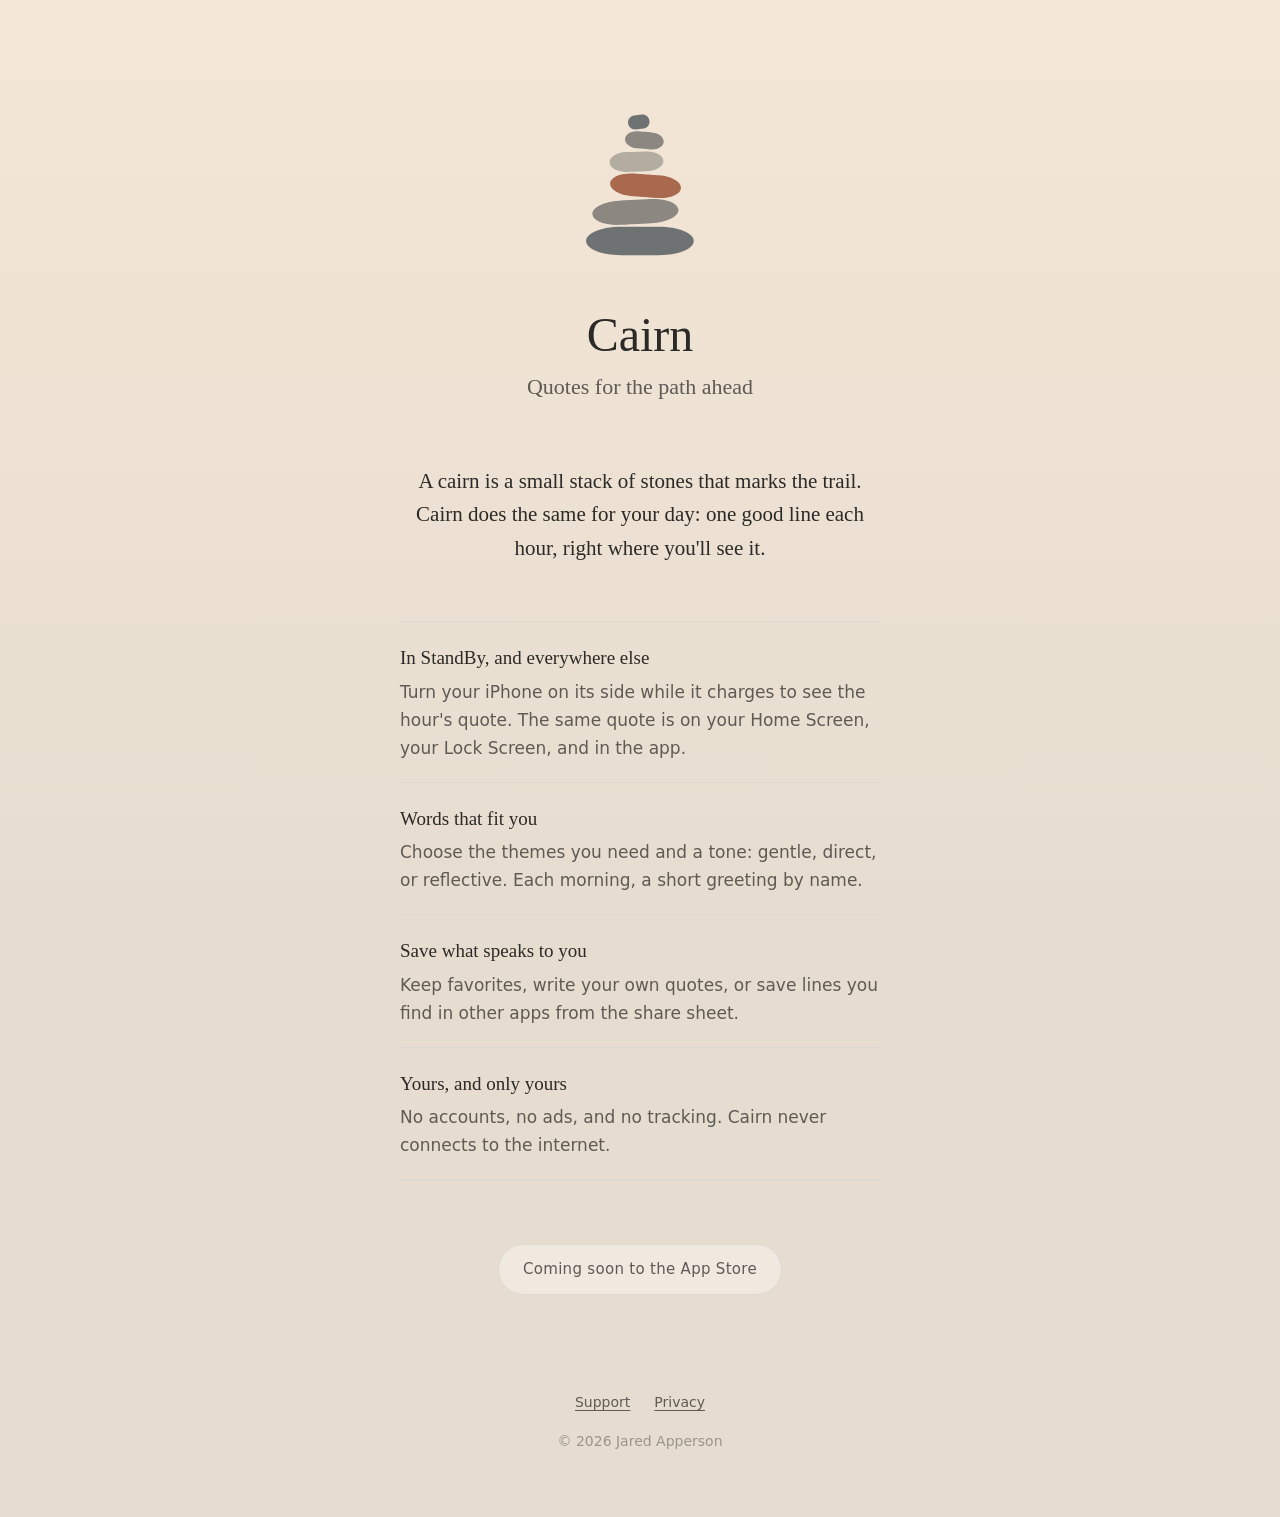
==== index.html @ 2cbe28e3 "Add the wordstokeep.app site: home, privacy, and support Co-Authored-By: Claude Opus 5.5 <noreply@an" ====
<!doctype html>
<html lang="en">
<head>
  <meta charset="utf-8">
  <meta name="viewport" content="width=device-width, initial-scale=1">
  <title>Cairn: Words to Keep</title>
  <meta name="description" content="A calm quote app for iPhone. One good line each hour on your Home Screen, Lock Screen, and in StandBy. No accounts, no ads, no tracking.">
  <meta name="theme-color" content="#F4E6D6" media="(prefers-color-scheme: light)">
  <meta name="theme-color" content="#27221D" media="(prefers-color-scheme: dark)">
  <link rel="icon" href="/favicon.svg" type="image/svg+xml">
  <link rel="apple-touch-icon" href="/apple-touch-icon.png">
  <link rel="stylesheet" href="/style.css">
</head>
<body class="home">
  <main>
    <svg class="mark" viewBox="225 165 575 745" role="img" aria-label="Cairn"><path class="slate" d="M412.5,754.5 C412.5,754.5 611.5,754.5 611.5,754.5 C709.3,754.5 788.5,787.1 788.5,827.3 C788.5,827.3 788.5,827.3 788.5,827.3 C788.5,867.4 709.3,900.0 611.5,900.0 C611.5,900.0 412.5,900.0 412.5,900.0 C314.7,900.0 235.5,867.4 235.5,827.3 C235.5,827.3 235.5,827.3 235.5,827.3 C235.5,787.1 314.7,754.5 412.5,754.5 Z"/><path class="granite" d="M406.2,620.6 C406.2,620.6 565.2,612.3 565.2,612.3 C643.3,608.2 708.1,632.5 709.8,666.6 C709.8,666.6 709.8,666.6 709.8,666.6 C711.6,700.7 649.8,731.7 571.7,735.7 C571.7,735.7 412.7,744.1 412.7,744.1 C334.6,748.2 269.9,723.9 268.1,689.8 C268.1,689.8 268.1,689.8 268.1,689.8 C266.3,655.7 328.1,624.7 406.2,620.6 Z"/><path class="sandstone" d="M479.3,481.0 C479.3,481.0 610.4,490.2 610.4,490.2 C674.7,494.7 725.1,524.3 722.8,556.4 C722.8,556.4 722.8,556.4 722.8,556.4 C720.6,588.4 666.6,610.8 602.3,606.3 C602.3,606.3 471.2,597.1 471.2,597.1 C406.9,592.6 356.5,563.0 358.8,530.9 C358.8,530.9 358.8,530.9 358.8,530.9 C361.0,498.9 415.0,476.5 479.3,481.0 Z"/><path class="river" d="M443.2,370.9 C443.2,370.9 542.7,367.4 542.7,367.4 C591.5,365.7 631.9,387.1 632.9,415.2 C632.9,415.2 632.9,415.2 632.9,415.2 C633.9,443.3 595.1,467.4 546.2,469.1 C546.2,469.1 446.8,472.6 446.8,472.6 C397.9,474.3 357.5,452.9 356.6,424.8 C356.6,424.8 356.6,424.8 356.6,424.8 C355.6,396.7 394.4,372.6 443.2,370.9 Z"/><path class="granite" d="M503.1,264.3 C503.1,264.3 574.5,270.6 574.5,270.6 C609.6,273.6 636.3,295.6 634.2,319.6 C634.2,319.6 634.2,319.6 634.2,319.6 C632.1,343.6 602.0,360.6 566.9,357.5 C566.9,357.5 495.5,351.3 495.5,351.3 C460.5,348.2 433.8,326.2 435.9,302.2 C435.9,302.2 435.9,302.2 435.9,302.2 C438.0,278.2 468.1,261.2 503.1,264.3 Z"/><path class="slate" d="M482.1,182.7 C482.1,182.7 521.6,177.8 521.6,177.8 C541.0,175.5 558.7,189.7 561.1,209.6 C561.1,209.6 561.1,209.6 561.1,209.6 C563.6,229.6 549.8,247.6 530.4,250.0 C530.4,250.0 490.9,254.9 490.9,254.9 C471.5,257.3 453.8,243.0 451.4,223.1 C451.4,223.1 451.4,223.1 451.4,223.1 C448.9,203.2 462.7,185.1 482.1,182.7 Z"/></svg>
    <h1>Cairn</h1>
    <p class="subtitle">Quotes for the path ahead</p>

    <p class="lede">A cairn is a small stack of stones that marks the trail. Cairn does the same for your day: one good line each hour, right where you'll see it.</p>

    <ul class="features">
      <li><strong>In StandBy, and everywhere else</strong><span>Turn your iPhone on its side while it charges to see the hour's quote. The same quote is on your Home Screen, your Lock Screen, and in the app.</span></li>
      <li><strong>Words that fit you</strong><span>Choose the themes you need and a tone: gentle, direct, or reflective. Each morning, a short greeting by name.</span></li>
      <li><strong>Save what speaks to you</strong><span>Keep favorites, write your own quotes, or save lines you find in other apps from the share sheet.</span></li>
      <li><strong>Yours, and only yours</strong><span>No accounts, no ads, and no tracking. Cairn never connects to the internet.</span></li>
    </ul>

    <!-- When Cairn is live, replace the span below with the App Store badge:
         <a href="https://apps.apple.com/app/idXXXXXXXXXX"><img src="/app-store-badge.svg" alt="Download on the App Store"></a> -->
    <p class="store"><span class="coming-soon">Coming soon to the App Store</span></p>
  </main>

  <footer>
    <nav><a href="/support">Support</a><a href="/privacy">Privacy</a></nav>
    <p>© 2026 Jared Apperson</p>
  </footer>
</body>
</html>
---- style.css ----
/* Cairn: Words to Keep. Colors follow CairnKit/DesignSystem.swift. */

:root {
  color-scheme: light dark;

  --cream: #F4E6D6;
  --sand: #E6DDD0;
  --text: #2C2A27;
  --text-secondary: #5F5A54;
  --text-tertiary: #9A948C;
  --accent: #8A6F3E;
  --divider: #DDD8D0;
  --surface: rgba(255, 255, 255, 0.35);

  --slate: #6E7273;
  --granite: #8C8780;
  --sandstone: #A8694E;
  --river: #B3ACA1;

  --serif: ui-serif, "New York", Georgia, "Times New Roman", serif;
  --sans: -apple-system, BlinkMacSystemFont, system-ui, "Helvetica Neue", Arial, sans-serif;
}

@media (prefers-color-scheme: dark) {
  :root {
    --cream: #27221D;
    --sand: #1D1A17;
    --text: #EAE7E1;
    --text-secondary: #A7A199;
    --text-tertiary: #6F6A64;
    --accent: #D8BE86;
    --divider: #33302C;
    --surface: rgba(255, 255, 255, 0.04);

    --slate: #8C9192;
    --granite: #A29D95;
    --sandstone: #C98E72;
    --river: #BDB6AB;
  }
}

*,
*::before,
*::after {
  box-sizing: border-box;
}

html {
  background: var(--sand);
  -webkit-text-size-adjust: 100%;
}

body {
  margin: 0;
  min-height: 100vh;
  background: linear-gradient(180deg, var(--cream) 0%, var(--sand) 100%) fixed;
  color: var(--text);
  font-family: var(--sans);
  font-size: 1.0625rem;
  line-height: 1.65;
  animation: fade-in 0.9s ease-in-out both;
}

@keyframes fade-in {
  from { opacity: 0; }
  to { opacity: 1; }
}

@media (prefers-reduced-motion: reduce) {
  body { animation: none; }
}

main {
  max-width: 38rem;
  margin: 0 auto;
  padding: 5rem 1.5rem 3rem;
}

h1,
h2,
.subtitle {
  font-family: var(--serif);
  font-weight: 400;
  line-height: 1.25;
}

h1 {
  font-size: 2.5rem;
  margin: 0 0 0.5rem;
}

h2 {
  font-size: 1.375rem;
  margin: 3rem 0 0.75rem;
}

p {
  margin: 0 0 1.25rem;
}

a {
  color: var(--accent);
  text-decoration-thickness: 1px;
  text-underline-offset: 0.2em;
  transition: opacity 0.4s ease-in-out;
}

a:hover {
  opacity: 0.7;
}

strong {
  font-weight: 600;
}

.muted {
  color: var(--text-secondary);
}

/* The cairn mark */

.mark {
  display: block;
  width: 4.5rem;
  height: auto;
  margin: 0 0 2.5rem;
}

.mark .slate { fill: var(--slate); }
.mark .granite { fill: var(--granite); }
.mark .sandstone { fill: var(--sandstone); }
.mark .river { fill: var(--river); }

a.home-link {
  display: inline-block;
}

a.home-link:hover {
  opacity: 0.8;
}

/* Home */

.home main {
  padding-top: 7rem;
  text-align: center;
}

.home .mark {
  width: 7rem;
  margin: 0 auto 3rem;
}

.home h1 {
  font-size: 3rem;
}

.subtitle {
  font-size: 1.375rem;
  color: var(--text-secondary);
  margin: 0 0 4rem;
}

.lede {
  font-family: var(--serif);
  font-size: 1.3125rem;
  line-height: 1.6;
  margin: 0 auto 3.5rem;
  max-width: 30rem;
}

.features {
  list-style: none;
  padding: 0;
  margin: 0 auto 4rem;
  max-width: 30rem;
  text-align: left;
}

.features li {
  padding: 1.25rem 0;
  border-top: 1px solid var(--divider);
}

.features li:last-child {
  border-bottom: 1px solid var(--divider);
}

.features strong {
  display: block;
  font-family: var(--serif);
  font-weight: 400;
  font-size: 1.1875rem;
  margin-bottom: 0.25rem;
}

.features span {
  color: var(--text-secondary);
}

.store {
  margin: 0 0 1rem;
}

.coming-soon {
  display: inline-block;
  padding: 0.75rem 1.5rem;
  border: 1px solid var(--divider);
  border-radius: 999px;
  background: var(--surface);
  color: var(--text-secondary);
  font-size: 0.9375rem;
  letter-spacing: 0.02em;
}

.store img {
  height: 3.25rem;
  width: auto;
}

/* Policy and support pages */

.doc h1 {
  margin-bottom: 0.25rem;
}

.doc .updated {
  color: var(--text-tertiary);
  font-size: 0.9375rem;
  margin-bottom: 2.5rem;
}

.doc .question {
  margin-bottom: 0.25rem;
}

/* Footer */

footer {
  max-width: 38rem;
  margin: 0 auto;
  padding: 2rem 1.5rem 4rem;
  text-align: center;
  font-size: 0.875rem;
  color: var(--text-tertiary);
}

footer nav a {
  color: var(--text-secondary);
  margin: 0 0.75rem;
}

footer p {
  margin: 1rem 0 0;
}

@media (max-width: 480px) {
  main { padding-top: 3.5rem; }
  .home main { padding-top: 4.5rem; }
  h1 { font-size: 2.125rem; }
  .home h1 { font-size: 2.5rem; }
  .lede { font-size: 1.1875rem; }
}
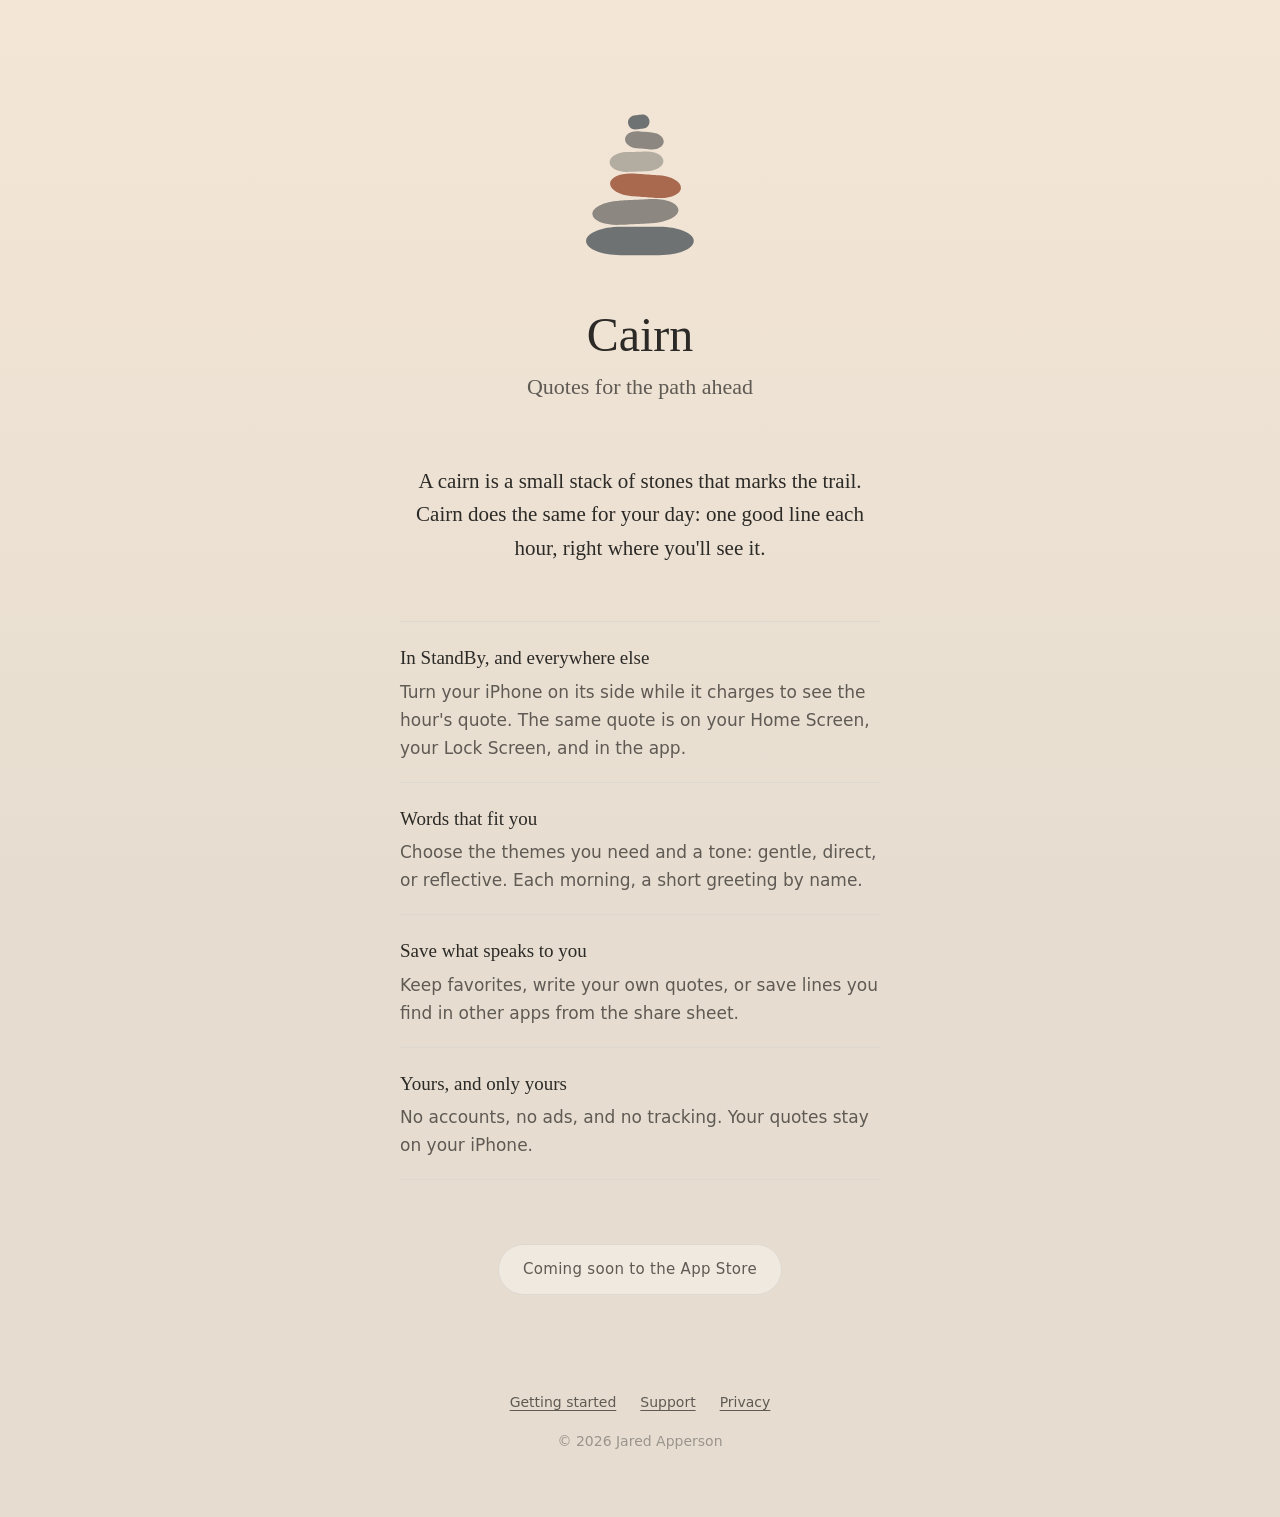
==== commit 09746bf5: "Add the Getting started page Also says "Your quotes stay on your iPhone" on the home page instead of" ====
--- a/index.html
+++ b/index.html
@@ -23,7 +23,7 @@
       <li><strong>In StandBy, and everywhere else</strong><span>Turn your iPhone on its side while it charges to see the hour's quote. The same quote is on your Home Screen, your Lock Screen, and in the app.</span></li>
       <li><strong>Words that fit you</strong><span>Choose the themes you need and a tone: gentle, direct, or reflective. Each morning, a short greeting by name.</span></li>
       <li><strong>Save what speaks to you</strong><span>Keep favorites, write your own quotes, or save lines you find in other apps from the share sheet.</span></li>
-      <li><strong>Yours, and only yours</strong><span>No accounts, no ads, and no tracking. Cairn never connects to the internet.</span></li>
+      <li><strong>Yours, and only yours</strong><span>No accounts, no ads, and no tracking. Your quotes stay on your iPhone.</span></li>
     </ul>
 
     <!-- When Cairn is live, replace the span below with the App Store badge:
@@ -32,7 +32,7 @@
   </main>
 
   <footer>
-    <nav><a href="/support">Support</a><a href="/privacy">Privacy</a></nav>
+    <nav><a href="/start">Getting started</a><a href="/support">Support</a><a href="/privacy">Privacy</a></nav>
     <p>© 2026 Jared Apperson</p>
   </footer>
 </body>
--- a/style.css
+++ b/style.css
@@ -261,3 +261,89 @@
   .home h1 { font-size: 2.5rem; }
   .lede { font-size: 1.1875rem; }
 }
+
+/* A shared quote (q.html) */
+
+.shared main {
+  text-align: center;
+}
+
+.shared .mark {
+  width: 4rem;
+  margin: 0 auto 3rem;
+}
+
+.from {
+  color: var(--text-secondary);
+  font-size: 0.9375rem;
+  letter-spacing: 0.02em;
+  margin-bottom: 2rem;
+}
+
+.shared-quote {
+  margin: 0 auto 4rem;
+  max-width: 32rem;
+}
+
+.shared-quote blockquote {
+  margin: 0;
+}
+
+.shared-quote blockquote p {
+  font-family: var(--serif);
+  font-size: 1.75rem;
+  line-height: 1.4;
+  white-space: pre-line;
+  overflow-wrap: anywhere;
+  margin: 0 0 1.25rem;
+}
+
+.shared-quote figcaption {
+  color: var(--text-secondary);
+  font-size: 0.9375rem;
+}
+
+.shared-quote figcaption::before {
+  content: "";
+  display: inline-block;
+  width: 1.25rem;
+  height: 1.5px;
+  background: var(--accent);
+  vertical-align: middle;
+  margin-right: 0.6rem;
+}
+
+.get-cairn {
+  max-width: 30rem;
+  margin: 0 auto;
+  padding-top: 2rem;
+  border-top: 1px solid var(--divider);
+}
+
+.get-cairn h2 {
+  margin-top: 0;
+}
+
+@media (max-width: 480px) {
+  .shared-quote blockquote p { font-size: 1.4375rem; }
+}
+
+.open-in-cairn {
+  margin: -2.5rem auto 4rem;
+}
+
+.open-in-cairn .button {
+  display: inline-block;
+  padding: 0.75rem 1.75rem;
+  border-radius: 999px;
+  background: var(--text);
+  color: var(--cream);
+  font-weight: 600;
+  text-decoration: none;
+}
+
+.open-in-cairn .muted {
+  display: block;
+  margin-top: 0.75rem;
+  font-size: 0.875rem;
+}
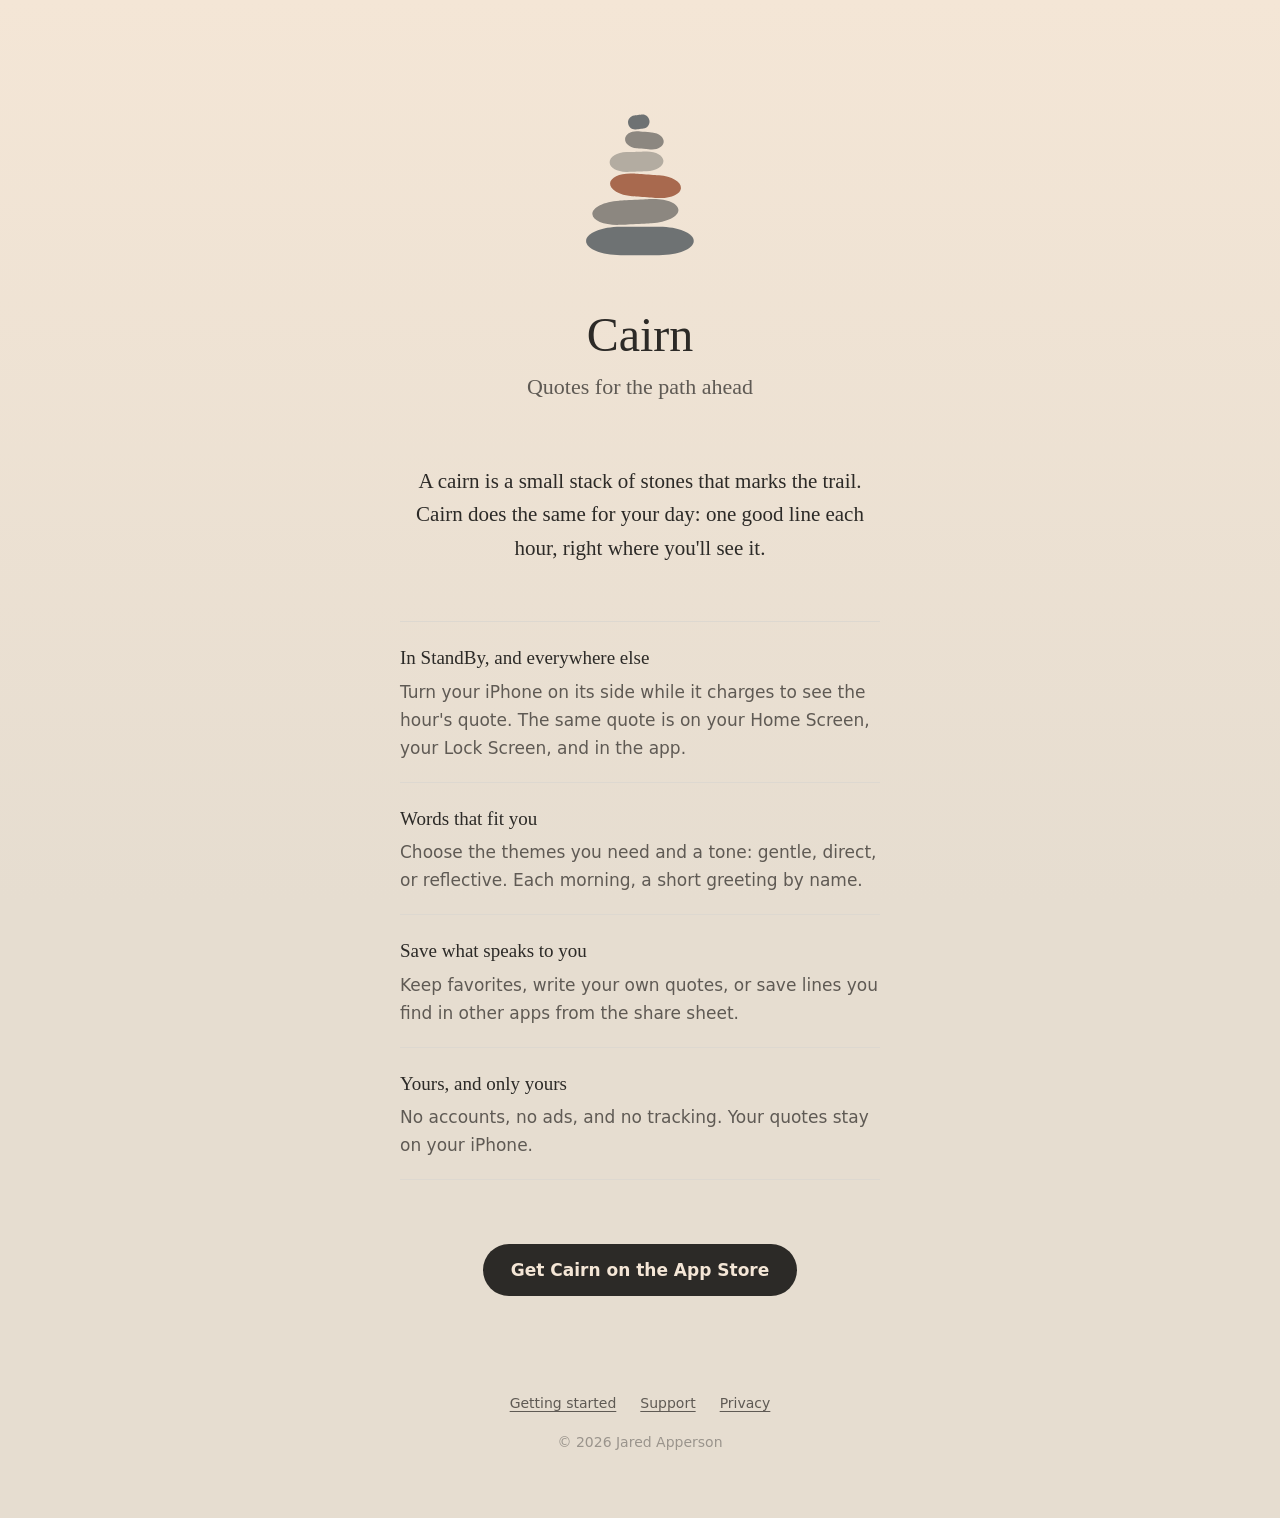
==== commit b1e0fd51: "Link to Cairn on the App Store Cairn is live, so the quote page and home page now have a Get Cairn b" ====
--- a/index.html
+++ b/index.html
@@ -7,6 +7,8 @@
   <meta name="description" content="A calm quote app for iPhone. One good line each hour on your Home Screen, Lock Screen, and in StandBy. No accounts, no ads, no tracking.">
   <meta name="theme-color" content="#F4E6D6" media="(prefers-color-scheme: light)">
   <meta name="theme-color" content="#27221D" media="(prefers-color-scheme: dark)">
+  <!-- Safari's Smart App Banner: Get (or Open, once Cairn is installed). -->
+  <meta name="apple-itunes-app" content="app-id=6823715087">
   <link rel="icon" href="/favicon.svg" type="image/svg+xml">
   <link rel="apple-touch-icon" href="/apple-touch-icon.png">
   <link rel="stylesheet" href="/style.css">
@@ -26,9 +28,7 @@
       <li><strong>Yours, and only yours</strong><span>No accounts, no ads, and no tracking. Your quotes stay on your iPhone.</span></li>
     </ul>
 
-    <!-- When Cairn is live, replace the span below with the App Store badge:
-         <a href="https://apps.apple.com/app/idXXXXXXXXXX"><img src="/app-store-badge.svg" alt="Download on the App Store"></a> -->
-    <p class="store"><span class="coming-soon">Coming soon to the App Store</span></p>
+    <p class="store"><a class="get-app" href="https://apps.apple.com/app/cairn-words-to-keep/id6823715087">Get Cairn on the App Store</a></p>
   </main>
 
   <footer>
--- a/style.css
+++ b/style.css
@@ -213,6 +213,17 @@
   letter-spacing: 0.02em;
 }
 
+/* A plain link to Cairn's App Store page (not a copy of Apple's badge). */
+.get-app {
+  display: inline-block;
+  padding: 0.75rem 1.75rem;
+  border-radius: 999px;
+  background: var(--text);
+  color: var(--cream);
+  font-weight: 600;
+  text-decoration: none;
+}
+
 .store img {
   height: 3.25rem;
   width: auto;
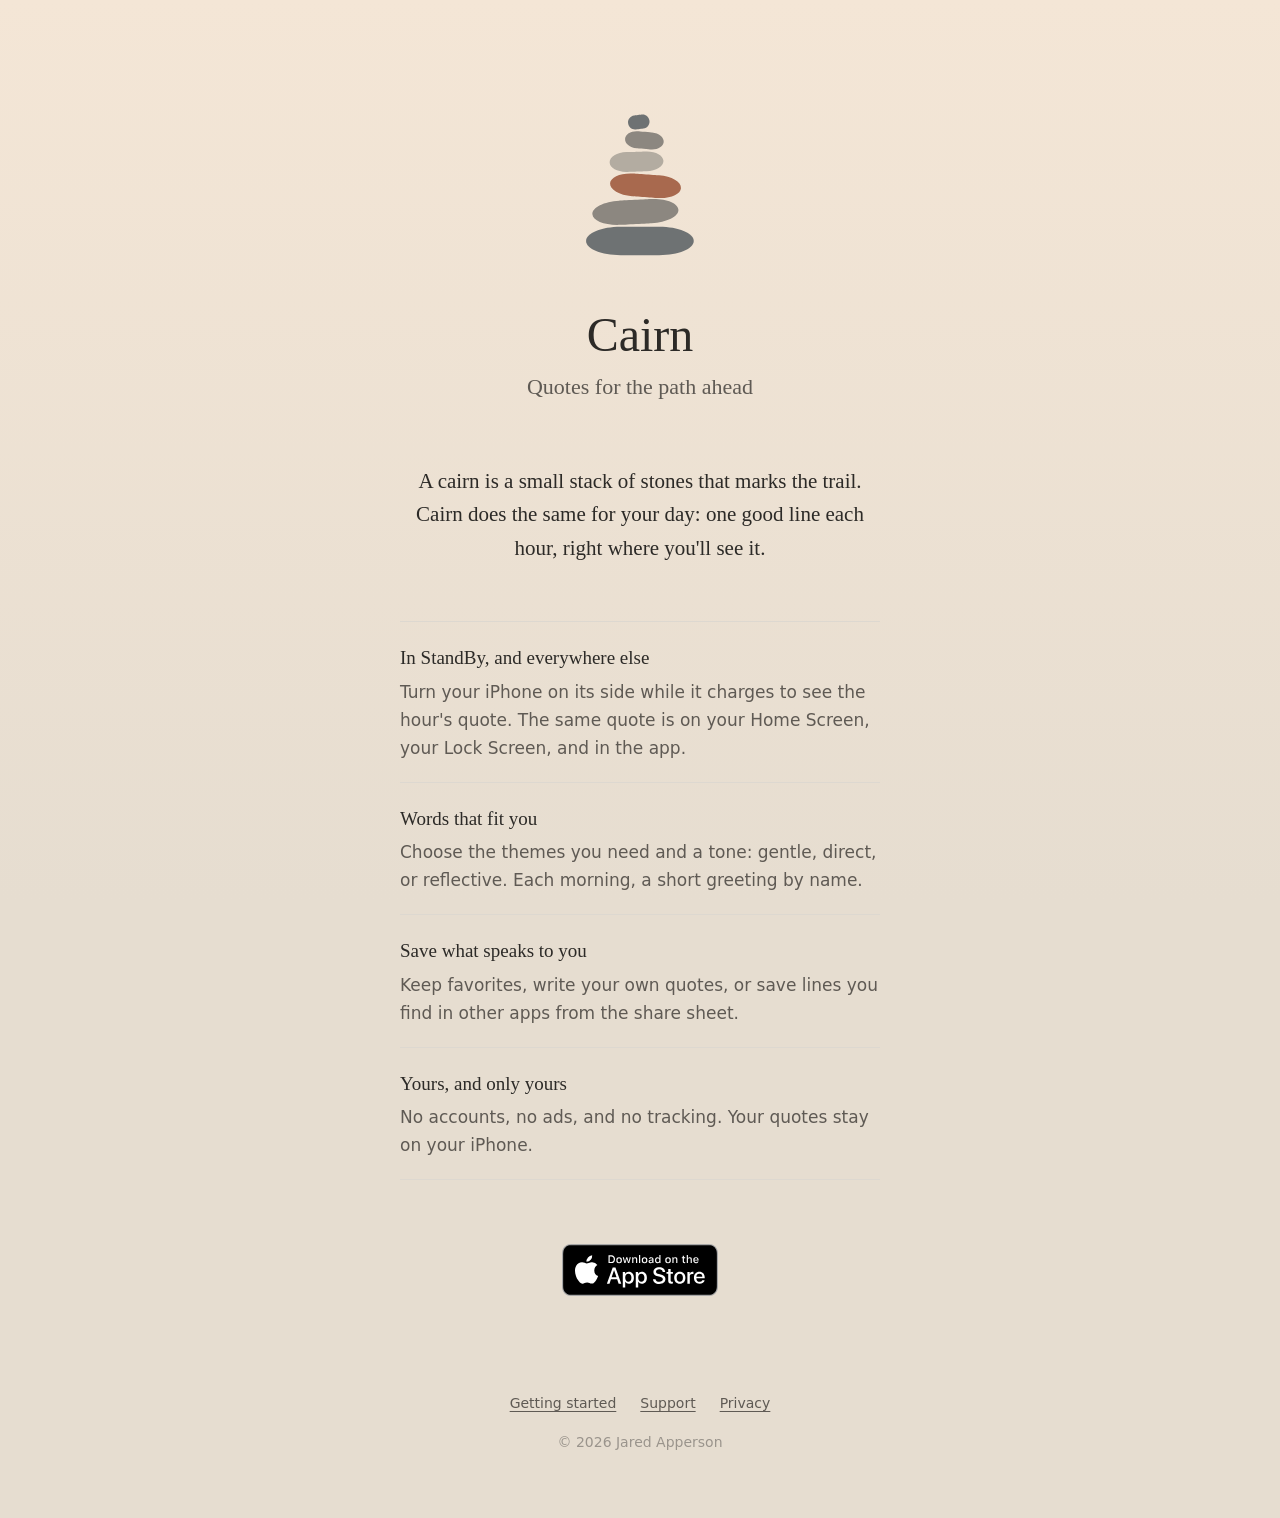
==== commit 22242f06: "Use Apple's App Store badge The official Download on the App Store badge from Apple's Marketing Tool" ====
--- a/index.html
+++ b/index.html
@@ -28,7 +28,7 @@
       <li><strong>Yours, and only yours</strong><span>No accounts, no ads, and no tracking. Your quotes stay on your iPhone.</span></li>
     </ul>
 
-    <p class="store"><a class="get-app" href="https://apps.apple.com/app/cairn-words-to-keep/id6823715087">Get Cairn on the App Store</a></p>
+    <p class="store"><a href="https://apps.apple.com/app/cairn-words-to-keep/id6823715087"><picture><source srcset="/app-store-badge-white.svg" media="(prefers-color-scheme: dark)"><img src="/app-store-badge-black.svg" alt="Download on the App Store" width="160" height="53"></picture></a></p>
   </main>
 
   <footer>
--- a/style.css
+++ b/style.css
@@ -213,20 +213,13 @@
   letter-spacing: 0.02em;
 }
 
-/* A plain link to Cairn's App Store page (not a copy of Apple's badge). */
-.get-app {
-  display: inline-block;
-  padding: 0.75rem 1.75rem;
-  border-radius: 999px;
-  background: var(--text);
-  color: var(--cream);
-  font-weight: 600;
-  text-decoration: none;
-}
-
+/* Apple's official badge (Marketing Tools), black on light, white in dark.
+   Kept on this site so the pages make no outside requests. */
 .store img {
+  display: block;
   height: 3.25rem;
   width: auto;
+  margin: 0 auto;
 }
 
 /* Policy and support pages */
